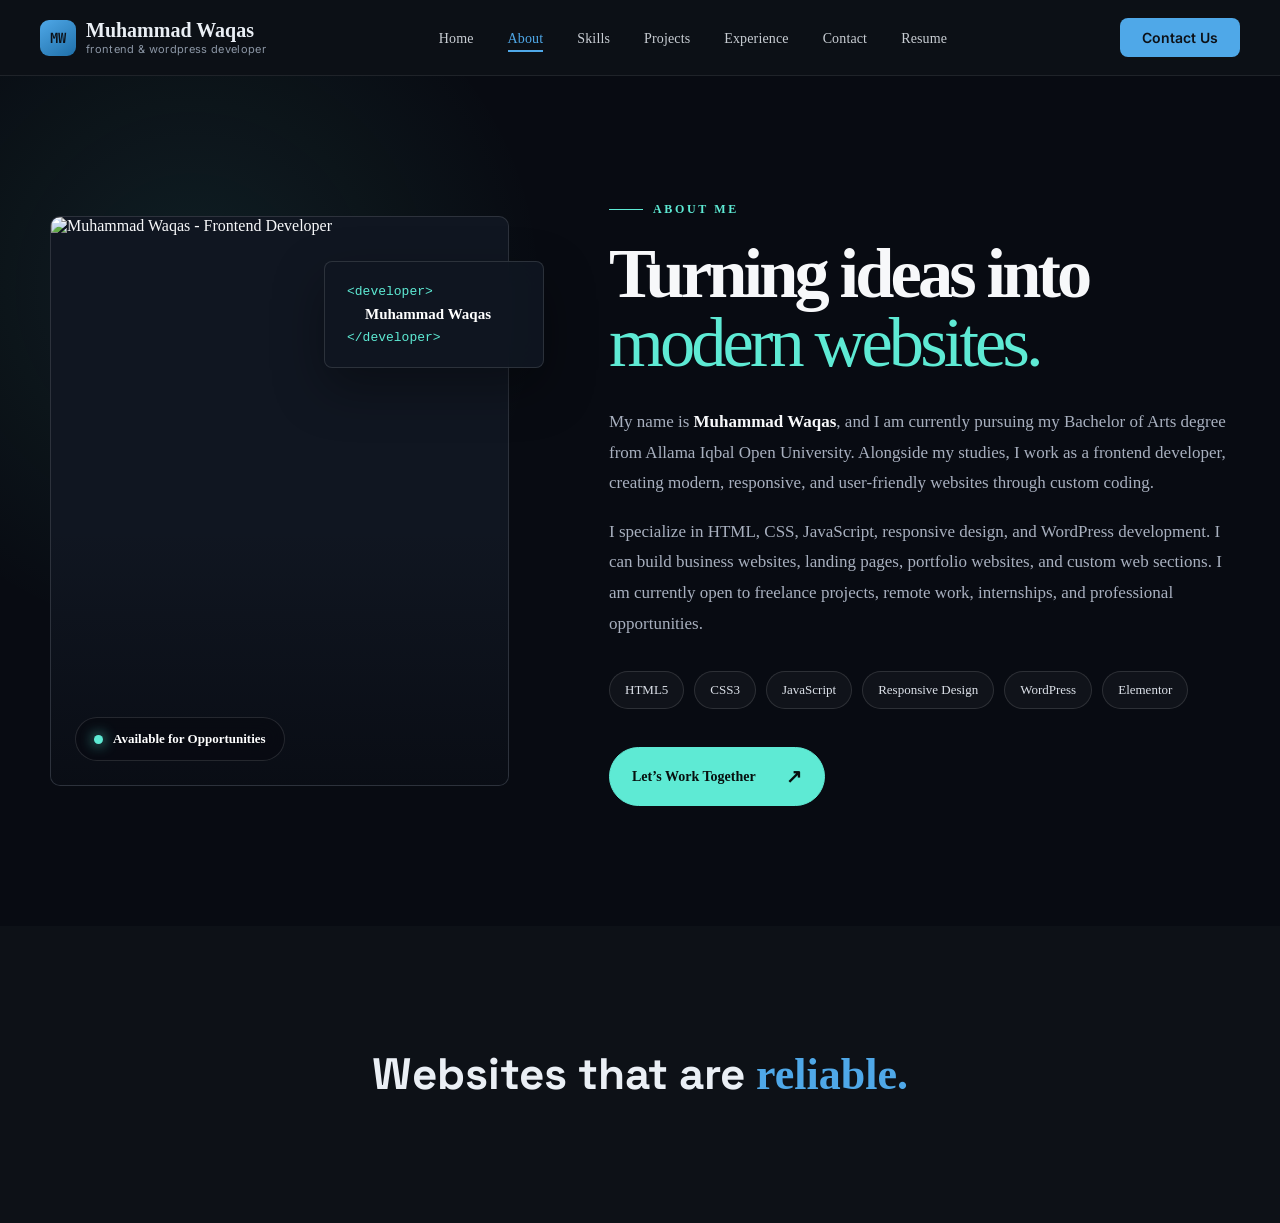
==== about.html @ 47f71c6a "Add files via upload" ====
<!DOCTYPE html>
<html lang="en">
<head>
<meta charset="UTF-8">
<meta name="viewport" content="width=device-width, initial-scale=1.0">
<title>About — Muhammad Waqas</title>
<link rel="preconnect" href="https://fonts.googleapis.com">
<link rel="stylesheet" href="style.css">
<link href="https://fonts.googleapis.com/css2?family=Space+Grotesk:wght@500;700&family=Inter:wght@400;500;600&family=JetBrains+Mono:wght@400;500&display=swap" rel="stylesheet">
<style type="text/css">
  header{
    border-bottom:1px solid var(--line);
    background:rgba(13,17,23,0.85);
    backdrop-filter:blur(8px);
    position:sticky;
    top:0;
    z-index:50;
  }
  nav{
    display:flex;
    align-items:center;
    justify-content:space-between;
    padding:18px 0;
  }
  .logo{
    display:flex;
    align-items:center;
    gap:10px;
    font-family:'Space Grotesk',sans-serif;
    font-weight:700;
    font-size:20px;
  }
  .logo .mark{
    width:36px;height:36px;
    border-radius:9px;
    background:linear-gradient(145deg,var(--amber),#1f6fa8);
    display:flex;align-items:center;justify-content:center;
    color:#0D1117;
    font-family:'JetBrains Mono',monospace;
    font-size:14px;
    font-weight:700;
  }
  .logo small{
    display:block;
    font-family:'Inter',sans-serif;
    font-weight:400;
    font-size:11px;
    color:var(--text-dim);
    letter-spacing:.03em;
  }
  .navlinks{
    display:flex;
    gap:34px;
    list-style:none;
  }
  .navlinks a{
    color:var(--text);
    text-decoration:none;
    font-size:14px;
    font-weight:500;
    letter-spacing:.01em;
    opacity:.85;
    transition:opacity .2s;
  }
  .navlinks a:hover{opacity:1;color:var(--amber);}
  .navcta{
    background:var(--amber);
    color:#0D1117;
    border:none;
    padding:11px 22px;
    border-radius:8px;
    font-weight:600;
    font-size:14px;
    cursor:pointer;
    font-family:'Inter',sans-serif;
    transition:transform .15s ease, background .2s;
  }
  .navcta:hover{background:#7EC8F2;transform:translateY(-1px);}
  @media(max-width:900px){ .navlinks{display:none;} }
</style>
</head>
<body>

<header>
  <div class="wrap">
    <nav>
      <div class="logo">
        <div class="mark">MW</div>
        <div>
          Muhammad Waqas
          <small>frontend &amp; wordpress developer</small>
        </div>
      </div>
      <ul class="navlinks">
        <li><a href="index.html">Home</a></li>
        <li><a href="about.html">About</a></li>
        <li><a href="skills.html">Skills</a></li>
        <li><a href="projects.html">Projects</a></li>
        <li><a href="experience.html">Experience</a></li>
        <li><a href="contact.html">Contact</a></li>
        <li><a href="resume.html">Resume</a></li>

      </ul>
          <a href="file:///C:/Users/desig/Desktop/Waqas%20Developer/contact.html"><button class="navcta">Contact Us</button></a>

    </nav>
  </div>
</header>



<section class="mw-about-section" id="about">
  <div class="mw-about-container">

    <!-- Left Side -->
    <div class="mw-about-visual">
      <div class="mw-image-frame">
        <!-- Yahan apni image ka path add karein -->
        <img 
          src="Assets/homepage.png" 
          alt="Muhammad Waqas - Frontend Developer"
        >

        <div class="mw-experience-card">
          <span class="mw-status-dot"></span>
          Available for Opportunities
        </div>
      </div>

      <div class="mw-code-decoration">
        <span>&lt;developer&gt;</span>
        <strong>Muhammad Waqas</strong>
        <span>&lt;/developer&gt;</span>
      </div>
    </div>

    <!-- Right Side -->
    <div class="mw-about-content">
      <span class="mw-section-label">ABOUT ME</span>

      <h2>
        Turning ideas into
        <span>modern websites.</span>
      </h2>

      <p>
        My name is <strong>Muhammad Waqas</strong>, and I am currently
        pursuing my Bachelor of Arts degree from Allama Iqbal Open University.
        Alongside my studies, I work as a frontend developer, creating modern,
        responsive, and user-friendly websites through custom coding.
      </p>

      <p>
        I specialize in HTML, CSS, JavaScript, responsive design, and WordPress
        development. I can build business websites, landing pages, portfolio
        websites, and custom web sections. I am currently open to freelance
        projects, remote work, internships, and professional opportunities.
      </p>

      <div class="mw-skill-list">
        <span>HTML5</span>
        <span>CSS3</span>
        <span>JavaScript</span>
        <span>Responsive Design</span>
        <span>WordPress</span>
        <span>Elementor</span>
      </div>

      <a href="#contact" class="mw-about-button">
        Let’s Work Together
        <span aria-hidden="true">↗</span>
      </a>
    </div>

  </div>
</section>



<section class="about-slider">
  <div class="wrap">
    <h2 class="slider-heading">
      Websites that are
      <span class="slider-word-wrap">
        <span id="slider-word" class="slider-word">fast.</span>
      </span>
    </h2>
  </div>
</section>
<script src="script.js"></script>
<script src="about.js"></script>
</body>
</html>
---- style.css ----
:root{
    --bg:#0D1117;
    --bg-soft:#141b26;
    --panel:#161d29;
    --line:rgba(255,255,255,0.08);
    --text:#EAEFF5;
    --text-dim:#8B96A5;
    --amber:#4FA8E8;
    --amber-dim:#0D1117;
    --teal:#8FCBF2;
    --pink:#e0577c;
  }
  *{margin:0;padding:0;
        font-family:'Playfair Display',serif;
  }
  body{

    background:var(--bg);
    color:var(--text);
    /* font-family:'Inter',sans-serif; */
    overflow-x:hidden;
  }
  .wrap{
    max-width:1300px;
    margin:0 auto;
    padding:0 40px;
  }

  /* NAV */
  header{
    border-bottom:1px solid var(--line);
    background:rgba(13,17,23,0.85);
    backdrop-filter:blur(8px);
    position:sticky;
    top:0;
    z-index:50;
  }
  nav{
    display:flex;
    align-items:center;
    justify-content:space-between;
    padding:18px 0;
  }
  .logo{
    display:flex;
    align-items:center;
    gap:10px;
    font-family:'Space Grotesk',sans-serif;
    font-weight:700;
    font-size:20px;
  }
  .logo .mark{
    width:36px;height:36px;
    border-radius:9px;
    background:linear-gradient(145deg,var(--amber),#1f6fa8);
    display:flex;align-items:center;justify-content:center;
    color:#0D1117;
    font-family:'JetBrains Mono',monospace;
    font-size:14px;
    font-weight:700;
  }
  .logo small{
    display:block;
    font-family:'Inter',sans-serif;
    font-weight:400;
    font-size:11px;
    color:var(--text-dim);
    letter-spacing:.03em;
  }
  .navlinks{
    display:flex;
    gap:34px;
    list-style:none;
  }
  .navlinks a{
    color:var(--text);
    text-decoration:none;
    font-size:14px;
    font-weight:500;
    letter-spacing:.01em;
    opacity:.85;
    transition:opacity .2s;
  }
  .navlinks a:hover{opacity:1;color:var(--amber);}
  .navcta{
    background:var(--amber);
    color:#0D1117;
    border:none;
    padding:11px 22px;
    border-radius:8px;
    font-weight:600;
    font-size:14px;
    cursor:pointer;
    font-family:'Inter',sans-serif;
    transition:transform .15s ease, background .2s;
  }
  .navcta:hover{background:#7EC8F2;transform:translateY(-1px);}
  @media(max-width:900px){ .navlinks{display:none;} }
 .navlinks a.active {
  color: var(--amber);
  opacity: 1;
  border-bottom: 2px solid var(--amber);
  padding-bottom: 4px;
}
/* =========================================
   HERO
========================================= */

.hero {
    position: relative;
    width: 100%;
    min-height: 700px;

    padding: 90px 0 110px;

    overflow: hidden;

    background: #0D1117;
}


/* =========================================
   BACKGROUND VIDEO
========================================= */

.hero-bg-video {
    position: absolute;

    top: 0;
    left: 0;

    width: 100%;
    height: 100%;

    object-fit: cover;
    object-position: center;

    z-index: 0;

    pointer-events: none;
}


/* =========================================
   VIDEO DARK OVERLAY
========================================= */

.hero-overlay {
    position: absolute;

    top: 0;
    left: 0;
    width: 100%;
    height: 100%;
    background: rgba(13, 17, 23, 0.45);
    z-index: 1;
    pointer-events: none;
}


/* =========================================
   HERO CONTENT
========================================= */

.hero .wrap {
    position: relative;

    z-index: 5;
}


.hero-grid {
    position: relative;

    display: grid;

    grid-template-columns: 1.05fr 0.95fr;

    gap: 60px;

    align-items: center;

    z-index: 5;
}


/* =========================================
   LEFT CONTENT
========================================= */

.hero-content {
    position: relative;
    z-index: 5;
}


/* =========================================
   EYEBROW
========================================= */

.eyebrow {
    display: inline-flex;
    align-items: center;
    gap: 8px;
    font-family: 'JetBrains Mono', monospace;
    font-size: 13px;
    color: var(--teal);
    background: rgba(143, 203, 242, 0.08);
    border: 1px solid rgba(143, 203, 242, 0.25);
    padding: 7px 14px;
    border-radius: 20px;
    margin-bottom: 26px;
}


.eyebrow .dot {
    width: 7px;
    height: 7px;
    border-radius: 50%;
    background: var(--teal);
    box-shadow:
        0 0 0 3px rgba(143, 203, 242, 0.2);
}


/* =========================================
   HEADING
========================================= */

.hero h1 {
     font-family: 'Playfair Display', serif;
    font-weight: 900;
    font-size: 66px;
    line-height: 1.08;
    letter-spacing: -0.01em;
    color: var(--text);
    margin: 0;
}


.hero h1 .tag {
    color: var(--amber);
 font-family: 'Playfair Display', serif;
    font-weight: 600;
    font-size: 0.42em;
    display: block;
    margin-top: 14px;
    /* font-family: 'Inter', sans-serif; */
}


/* =========================================
   DESCRIPTION
========================================= */

.lede {
    margin-top: 22px;

    font-size: 17px;

    line-height: 1.65;

    color: var(--text-dim);

    max-width: 480px;
}


/* =========================================
   TRUST
========================================= */

.trust {
    margin-top: 30px;

    display: flex;

    align-items: center;

    gap: 10px;

    font-size: 14px;

    color: var(--text-dim);
}


.stars {
    color: var(--amber);

    letter-spacing: 2px;

    font-size: 15px;
}


/* =========================================
   SKILLS
========================================= */

.stack {
    margin-top: 22px;

    display: flex;

    flex-wrap: wrap;

    gap: 10px;
}


.chip {
    display: flex;

    align-items: center;

    gap: 7px;

    font-family: 'JetBrains Mono', monospace;

    font-size: 12.5px;

    color: var(--text);

    background: rgba(13, 17, 23, 0.75);

    border: 1px solid var(--line);

    padding: 8px 13px;

    border-radius: 8px;

    backdrop-filter: blur(5px);
}


/* =========================================
   BUTTONS
========================================= */

.ctas {
    margin-top: 36px;

    display: flex;

    align-items: center;

    gap: 18px;
}


.btn-primary {
    background: var(--amber);

    color: #0D1117;

    border: none;

    padding: 16px 28px;

    border-radius: 10px;

    font-weight: 600;

    font-size: 15px;

    cursor: pointer;

    display: flex;

    align-items: center;

    gap: 10px;

    transition:
        transform 0.15s ease,
        box-shadow 0.2s;

    font-family: 'Inter', sans-serif;
}


.btn-primary:hover {
    transform: translateY(-2px);

    box-shadow:
        0 10px 24px rgba(79, 168, 232, 0.25);
}


.btn-primary .arrow-circle {
    width: 22px;
    height: 22px;

    border-radius: 50%;

    background: #0D1117;

    color: var(--amber);

    display: flex;

    align-items: center;

    justify-content: center;

    font-size: 12px;
}


.btn-secondary {
    color: var(--text);

    text-decoration: none;

    font-size: 15px;

    font-weight: 500;

    border-bottom: 1px solid var(--line);

    padding-bottom: 2px;
}


.btn-secondary:hover {
    border-color: var(--teal);

    color: var(--teal);
}


/* =========================================
   RIGHT IMAGE
========================================= */

.art {
    position: relative;

    display: flex;

    justify-content: center;

    z-index: 5;
}


.photo-frame {
    position: relative;
    width: 100%;
    max-width: 440px;
    /* aspect-ratio: 1 / 1.05; */
    border-radius: 18px;
    overflow: hidden;
    border: 2px solid var(--line);
    /* background: var(--panel); */
    box-shadow:
        0 30px 60px -20px rgba(0, 0, 0, 0.6);
}


.photo-frame img {
    width: 100%;

    height: 100%;

    object-fit: cover;

    object-position: center 15%;

    display: block;

    filter:
        grayscale(15%)
        contrast(1.03);
}


/* =========================================
   FLOATING CARD
========================================= */

.floating-card {
    position: absolute;

    left: -22px;

    bottom: 34px;

    display: flex;

    align-items: center;

    gap: 12px;

    background: rgba(13, 17, 23, 0.9);

    border: 1px solid var(--line);

    border-radius: 12px;

    padding: 14px 18px;

    box-shadow:
        0 20px 40px -16px rgba(0, 0, 0, 0.55);

    backdrop-filter: blur(10px);
}


.floating-icon {
    width: 34px;
    height: 34px;

    border-radius: 9px;

    background: var(--amber);

    color: var(--bg);

    display: flex;

    align-items: center;

    justify-content: center;

    font-weight: 700;

    font-size: 15px;

    flex-shrink: 0;
}


.floating-title {
    font-family: 'Space Grotesk', sans-serif;

    font-weight: 700;

    font-size: 15px;
}


.floating-sub {
    font-size: 12.5px;

    color: var(--text-dim);

    margin-top: 2px;
}


/* =========================================
   ORBIT BADGE
========================================= */

.orbit-badge {
    position: absolute;

    top: -26px;

    right: -6px;

    width: 110px;
    height: 110px;

    z-index: 10;
}


.orbit-badge svg {
    animation: spin 14s linear infinite;
}


@keyframes spin {
    to {
        transform: rotate(360deg);
    }
}


.orbit-center {
    position: absolute;

    inset: 0;

    display: flex;

    align-items: center;

    justify-content: center;

    font-family: 'Space Grotesk', sans-serif;

    font-size: 11px;

    font-weight: 700;

    color: var(--amber);

    text-align: center;
}


/* =========================================
   TABLET
========================================= */

@media (max-width: 980px) {

    .hero {
        min-height: auto;

        padding: 80px 0 90px;
    }

    .hero-grid {
        grid-template-columns: 1fr;

        gap: 70px;
    }

    .art {
        margin: 0 auto;
    }

    .floating-card {
        left: 12px;
    }

    .orbit-badge {
        display: none;
    }

}


/* =========================================
   MOBILE
========================================= */

@media (max-width: 600px) {

    .hero {
        padding: 65px 0 75px;
    }

    .hero h1 {
        font-size: 38px;
    }

    .lede {
        font-size: 15px;
    }

    .trust {
        flex-wrap: wrap;
    }

    .ctas {
        flex-direction: column;

        align-items: flex-start;
    }

    .photo-frame {
        max-width: 100%;
    }

    .floating-card {
        left: 10px;

        bottom: 20px;

        padding: 10px 13px;
    }

    .hero-bg-video {
        object-position: center;
    }

}

                                              /* skill section */
.skills-section {
  width: 100%;
  background: linear-gradient(160deg, var(--ink) 0%, var(--bg2) 100%);
  font-family: 'Inter', sans-serif;
  padding: 80px 24px;
}

.skills-head {
  max-width: 900px;
  margin: 0 auto 44px;
  text-align: center;
}

.skills-head .eyebrow {
  font-size: 12.5px;
  font-weight: 600;
  letter-spacing: 0.06em;
  text-transform: uppercase;
  color: var(--purple);
  margin-bottom: 12px;
}

.skills-head h2 {
  font-size: clamp(28px, 4vw, 40px);
  font-weight: 800;
  color: var(--paper);
  margin: 0 0 12px;
  letter-spacing: -0.01em;
}

.skills-head p {
  font-size: 15px;
  color: var(--text-dim);
  max-width: 520px;
  margin: 0 auto;
  line-height: 1.6;
}

.skills-grid {
  max-width: 1000px;
  margin: 0 auto;
  display: grid;
  grid-template-columns: repeat(5, 1fr);
  gap: 16px;
}

.skill-card {
  background: rgba(255, 255, 255, 0.03);
  border: 1px solid var(--line);
  border-radius: 16px;
  padding: 26px 16px;
  text-align: center;
  transition: transform 0.25s ease, border-color 0.25s ease, background 0.25s ease;
}

.skill-card:hover {
  transform: translateY(-5px);
  border-color: rgba(168, 117, 245, 0.4);
  background: rgba(255, 255, 255, 0.05);
}

.skill-card__icon {
  width: 46px;
  height: 46px;
  margin: 0 auto 14px;
  border-radius: 12px;
  display: flex;
  align-items: center;
  justify-content: center;
  background: var(--skill-color, var(--purple));
  color: #fff;
}

.skill-card__icon svg { width: 22px; height: 22px; }

.skill-card h3 {
  font-size: 14.5px;
  font-weight: 600;
  color: var(--paper);
  margin: 0;
}

@media (max-width: 720px) {
  .skills-grid { grid-template-columns: repeat(2, 1fr); }
}
/* WHY WORK WITH ME SECTION */
.why-section{
  padding:90px 0;
  border-top:1px solid var(--line);
}
.why-head{
  max-width:560px;
  margin:0 auto 56px;
  text-align:center;
}
.why-head .eyebrow{
  display:inline-flex;
  align-items:center;
  gap:8px;
  font-family:'JetBrains Mono',monospace;
  font-size:13px;
  color:var(--teal);
  background:rgba(143,203,242,0.08);
  border:1px solid rgba(143,203,242,0.25);
  padding:7px 14px;
  border-radius:20px;
  margin-bottom:20px;
}
.why-head .eyebrow .dot{
  width:7px;height:7px;border-radius:50%;
  background:var(--teal);
}
.why-head h2{
  font-family:'Space Grotesk',sans-serif;
  font-weight:700;
  font-size:34px;
  line-height:1.2;
  margin-bottom:14px;
}
.why-head p{
  color:var(--text-dim);
  font-size:15.5px;
  line-height:1.6;
}

.why-grid{
  display:grid;
  grid-template-columns:repeat(4,1fr);
  gap:20px;
}
@media(max-width:980px){
  .why-grid{grid-template-columns:repeat(2,1fr);}
}
@media(max-width:600px){
  .why-grid{grid-template-columns:1fr;}
}

.why-card{
  background:var(--panel);
  border:1px solid var(--line);
  border-radius:14px;
  padding:28px 24px;
  transition:transform .25s ease, border-color .25s ease;
}
.why-card:hover{
  transform:translateY(-6px);
  border-color:var(--amber);
}
.why-icon{
  width:44px;height:44px;
  border-radius:10px;
  background:rgba(79,168,232,0.12);
  color:var(--amber);
  display:flex;
  align-items:center;
  justify-content:center;
  margin-bottom:18px;
}
.why-icon svg{width:22px;height:22px;}
.why-card h3{
  font-family:'Space Grotesk',sans-serif;
  font-weight:700;
  font-size:17px;
  margin-bottom:8px;
}
.why-card p{
  color:var(--text-dim);
  font-size:14px;
  line-height:1.6;
}

/* scroll-reveal animation */
.reveal{
  opacity:0;
  transform:translateY(28px);
  transition:opacity .6s ease, transform .6s ease;
}
.reveal.is-visible{
  opacity:1;
  transform:translateY(0);
}
.why-grid .reveal:nth-child(1){transition-delay:0s;}
.why-grid .reveal:nth-child(2){transition-delay:.12s;}
.why-grid .reveal:nth-child(3){transition-delay:.24s;}
.why-grid .reveal:nth-child(4){transition-delay:.36s;}

@media (prefers-reduced-motion: reduce){
  .reveal{opacity:1; transform:none; transition:none;}
}
/* -------------------------------------------------------------about css-------------------------------------  */
/* ==============================
   MUHAMMAD WAQAS - ABOUT SECTION
================================= */

.mw-about-section {
  --mw-bg: #080b12;
  --mw-card: #101621;
  --mw-text: #f7f8fa;
  --mw-muted: #a8b0bf;
  --mw-accent: #5eead4;
  --mw-border: rgba(255, 255, 255, 0.12);

  position: relative;
  width: 100%;
  padding: 120px 0;
  background:
    radial-gradient(
      circle at 15% 25%,
      rgba(94, 234, 212, 0.09),
      transparent 28%
    ),
    var(--mw-bg);
  color: var(--mw-text);
  overflow: hidden;
  font-family: Arial, Helvetica, sans-serif;
}

.mw-about-section *,
.mw-about-section *::before,
.mw-about-section *::after {
  box-sizing: border-box;
}

.mw-about-container {
  width: min(1180px, calc(100% - 48px));
  margin: 0 auto;
  display: grid;
  grid-template-columns: 0.85fr 1.15fr;
  align-items: center;
  gap: 100px;
}

/* Left Image Area */

.mw-about-visual {
  position: relative;
  min-width: 0;
}

.mw-image-frame {
  position: relative;
  width: 100%;
  height: 570px;
  overflow: hidden;
  border: 1px solid var(--mw-border);
  border-radius: 10px;
  background: var(--mw-card);
}

.mw-image-frame::before {
  content: "";
  position: absolute;
  inset: 0;
  z-index: 1;
  background: linear-gradient(
    180deg,
    transparent 55%,
    rgba(8, 11, 18, 0.8)
  );
  pointer-events: none;
}

.mw-image-frame img {
  width: 100%;
  height: 100%;
  display: block;
  object-fit: cover;
  object-position: center;
  filter: grayscale(15%);
  transition: transform 0.6s ease, filter 0.6s ease;
}

.mw-image-frame:hover img {
  transform: scale(1.04);
  filter: grayscale(0);
}

.mw-experience-card {
  position: absolute;
  z-index: 2;
  left: 24px;
  bottom: 24px;
  display: flex;
  align-items: center;
  gap: 10px;
  padding: 13px 18px;
  border: 1px solid var(--mw-border);
  border-radius: 100px;
  background: rgba(8, 11, 18, 0.8);
  color: #ffffff;
  font-size: 13px;
  font-weight: 600;
  backdrop-filter: blur(12px);
}

.mw-status-dot {
  width: 9px;
  height: 9px;
  border-radius: 50%;
  background: var(--mw-accent);
  box-shadow: 0 0 14px var(--mw-accent);
  animation: mwPulse 1.5s infinite;
}

.mw-code-decoration {
  position: absolute;
  z-index: 3;
  right: -35px;
  top: 45px;
  display: flex;
  flex-direction: column;
  gap: 7px;
  min-width: 220px;
  padding: 22px;
  border: 1px solid var(--mw-border);
  border-radius: 8px;
  background: rgba(16, 22, 33, 0.92);
  box-shadow: 0 20px 50px rgba(0, 0, 0, 0.35);
  backdrop-filter: blur(14px);
}

.mw-code-decoration span {
  color: var(--mw-accent);
  font-family: monospace;
  font-size: 13px;
}

.mw-code-decoration strong {
  padding-left: 18px;
  color: #ffffff;
  font-size: 15px;
}

/* Right Content */

.mw-about-content {
  min-width: 0;
}

.mw-section-label {
  display: inline-flex;
  align-items: center;
  gap: 10px;
  margin-bottom: 22px;
  color: var(--mw-accent);
  font-size: 12px;
  font-weight: 700;
  letter-spacing: 0.22em;
}

.mw-section-label::before {
  content: "";
  width: 34px;
  height: 1px;
  background: var(--mw-accent);
}

.mw-about-content h2 {
  max-width: 720px;
  margin: 0 0 30px;
  color: var(--mw-text);
  font-size: clamp(48px, 5.5vw, 78px);
  font-weight: 700;
  line-height: 0.98;
  letter-spacing: -0.055em;
}

.mw-about-content h2 span {
  display: block;
  color: var(--mw-accent);
  font-weight: 400;
}

.mw-about-content p {
  max-width: 700px;
  margin: 0 0 18px;
  color: var(--mw-muted);
  font-size: 17px;
  line-height: 1.8;
}

.mw-about-content p strong {
  color: var(--mw-text);
}

.mw-skill-list {
  display: flex;
  flex-wrap: wrap;
  gap: 10px;
  margin: 32px 0 38px;
}

.mw-skill-list span {
  padding: 10px 15px;
  border: 1px solid var(--mw-border);
  border-radius: 100px;
  background: rgba(255, 255, 255, 0.035);
  color: #dce1e9;
  font-size: 13px;
  transition: 0.3s ease;
}

.mw-skill-list span:hover {
  border-color: var(--mw-accent);
  background: rgba(94, 234, 212, 0.1);
  color: var(--mw-accent);
  transform: translateY(-3px);
}

.mw-about-button {
  display: inline-flex;
  align-items: center;
  justify-content: center;
  gap: 30px;
  padding: 17px 22px;
  border: 1px solid var(--mw-accent);
  border-radius: 100px;
  background: var(--mw-accent);
  color: #07100f;
  font-size: 14px;
  font-weight: 700;
  text-decoration: none;
  transition: 0.3s ease;
}

.mw-about-button span {
  font-size: 19px;
  transition: transform 0.3s ease;
}

.mw-about-button:hover {
  background: transparent;
  color: var(--mw-accent);
}

.mw-about-button:hover span {
  transform: translate(3px, -3px);
}

@keyframes mwPulse {
  50% {
    opacity: 0.4;
    transform: scale(0.75);
  }
}

/* Tablet */

@media (max-width: 900px) {
  .mw-about-section {
    padding: 90px 0;
  }

  .mw-about-container {
    width: 100%;
    grid-template-columns: 1fr;
    gap: 70px;
    padding: 0 30px;
  }

  .mw-about-visual {
    width: min(100%, 600px);
    margin: 0 auto;
  }

  .mw-image-frame {
    height: 620px;
  }

  .mw-code-decoration {
    right: -15px;
  }
}

/* Mobile */

@media (max-width: 560px) {
  .mw-about-section {
    padding: 75px 0;
  }

  .mw-about-container {
    padding: 0 20px;
    gap: 50px;
  }

  .mw-image-frame {
    height: 450px;
  }

  .mw-code-decoration {
    position: relative;
    top: auto;
    right: auto;
    width: calc(100% - 24px);
    min-width: 0;
    margin: -28px auto 0;
  }

  .mw-experience-card {
    left: 14px;
    bottom: 14px;
    padding: 11px 14px;
    font-size: 11px;
  }

  .mw-about-content h2 {
    font-size: clamp(40px, 12vw, 52px);
    line-height: 1;
    letter-spacing: -0.045em;
  }

  .mw-about-content p {
    font-size: 15px;
    line-height: 1.75;
  }

  .mw-skill-list {
    margin: 28px 0 34px;
  }

  .mw-about-button {
    width: 100%;
  }
}

/* Small Mobile */

@media (max-width: 380px) {
  .mw-about-container {
    padding: 0 16px;
  }

  .mw-image-frame {
    height: 400px;
  }

  .mw-about-content h2 {
    font-size: 37px;
  }
}

/* Reduced Motion */

@media (prefers-reduced-motion: reduce) {
  .mw-about-section *,
  .mw-about-section *::before,
  .mw-about-section *::after {
    animation: none !important;
    transition: none !important;
  }
}/* ============ WORD SLIDER SECTION ============ */
.about-slider{
  padding:120px 0;
  text-align:center;
}
.slider-heading{
  font-family:'Space Grotesk',sans-serif;
  font-weight:700;
  font-size:44px;
  line-height:1.3;
}
.slider-word-wrap{
  display:inline-block;
  overflow:hidden;
  vertical-align:bottom;
}
.slider-word{
  display:inline-block;
  color:var(--amber);
  transition:opacity .4s ease, transform .4s ease;
}
.slider-word.fade-out{
  opacity:0;
  transform:translateY(12px);
}
@media(max-width:600px){
  .slider-heading{font-size:30px;}
}

@media (prefers-reduced-motion: reduce){
  .stat-card{transition:none;}
  .slider-word{transition:none;}
}
   /*------------------------------------------------------------------------------------- contact  */
 *
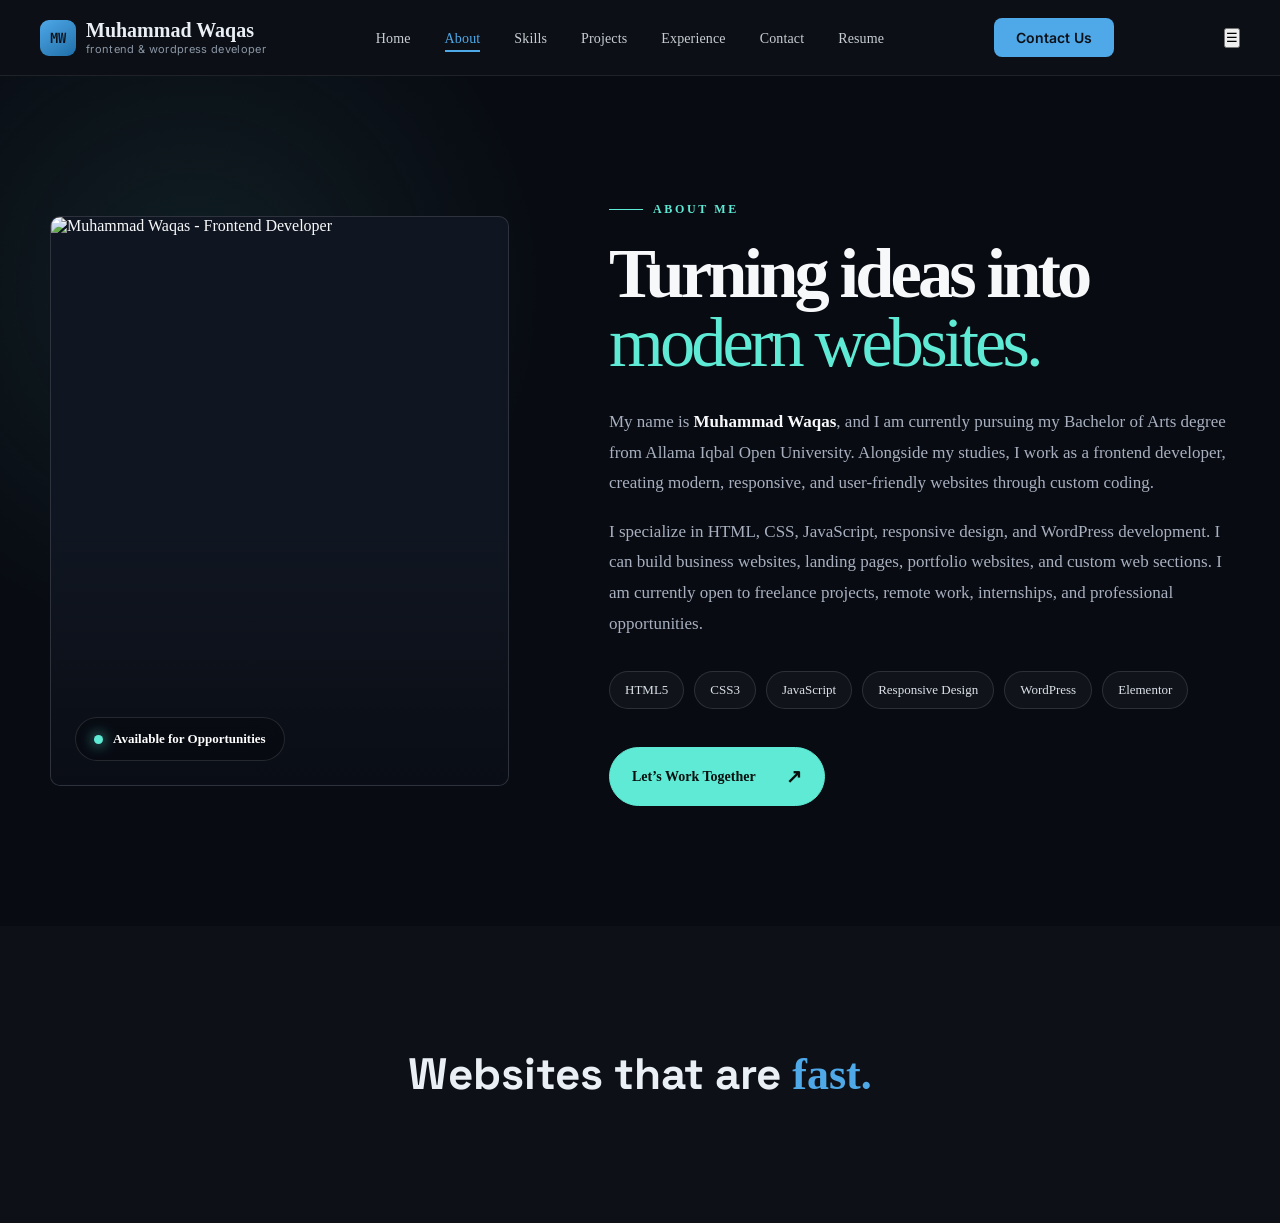
==== commit 07aaf89b: "Revamp About page layout and styling Updated the About page with new styles and content." ====
--- a/about.html
+++ b/about.html
@@ -3,94 +3,421 @@
 <head>
 <meta charset="UTF-8">
 <meta name="viewport" content="width=device-width, initial-scale=1.0">
-<title>About — Muhammad Waqas</title>
+<title>About </title>
 <link rel="preconnect" href="https://fonts.googleapis.com">
 <link rel="stylesheet" href="style.css">
 <link href="https://fonts.googleapis.com/css2?family=Space+Grotesk:wght@500;700&family=Inter:wght@400;500;600&family=JetBrains+Mono:wght@400;500&display=swap" rel="stylesheet">
 <style type="text/css">
-  header{
-    border-bottom:1px solid var(--line);
-    background:rgba(13,17,23,0.85);
-    backdrop-filter:blur(8px);
-    position:sticky;
-    top:0;
-    z-index:50;
-  }
-  nav{
-    display:flex;
-    align-items:center;
-    justify-content:space-between;
-    padding:18px 0;
-  }
-  .logo{
-    display:flex;
-    align-items:center;
-    gap:10px;
-    font-family:'Space Grotesk',sans-serif;
-    font-weight:700;
-    font-size:20px;
-  }
-  .logo .mark{
-    width:36px;height:36px;
-    border-radius:9px;
-    background:linear-gradient(145deg,var(--amber),#1f6fa8);
-    display:flex;align-items:center;justify-content:center;
-    color:#0D1117;
-    font-family:'JetBrains Mono',monospace;
-    font-size:14px;
-    font-weight:700;
-  }
-  .logo small{
-    display:block;
-    font-family:'Inter',sans-serif;
-    font-weight:400;
-    font-size:11px;
-    color:var(--text-dim);
-    letter-spacing:.03em;
-  }
-  .navlinks{
-    display:flex;
-    gap:34px;
-    list-style:none;
-  }
-  .navlinks a{
-    color:var(--text);
-    text-decoration:none;
-    font-size:14px;
-    font-weight:500;
-    letter-spacing:.01em;
-    opacity:.85;
-    transition:opacity .2s;
-  }
-  .navlinks a:hover{opacity:1;color:var(--amber);}
-  .navcta{
-    background:var(--amber);
-    color:#0D1117;
-    border:none;
-    padding:11px 22px;
-    border-radius:8px;
-    font-weight:600;
-    font-size:14px;
-    cursor:pointer;
-    font-family:'Inter',sans-serif;
-    transition:transform .15s ease, background .2s;
-  }
-  .navcta:hover{background:#7EC8F2;transform:translateY(-1px);}
-  @media(max-width:900px){ .navlinks{display:none;} }
+ 
+.mw-about-section {
+  --mw-bg: #080b12;
+  --mw-card: #101621;
+  --mw-text: #f7f8fa;
+  --mw-muted: #a8b0bf;
+  --mw-accent: #5eead4;
+  --mw-border: rgba(255, 255, 255, 0.12);
+
+  position: relative;
+  width: 100%;
+  padding: 120px 0;
+  background:
+    radial-gradient(
+      circle at 15% 25%,
+      rgba(94, 234, 212, 0.09),
+      transparent 28%
+    ),
+    var(--mw-bg);
+  color: var(--mw-text);
+  overflow: hidden;
+  font-family: Arial, Helvetica, sans-serif;
+}
+
+.mw-about-section *,
+.mw-about-section *::before,
+.mw-about-section *::after {
+  box-sizing: border-box;
+}
+
+.mw-about-container {
+  width: min(1180px, calc(100% - 48px));
+  margin: 0 auto;
+  display: grid;
+  grid-template-columns: 0.85fr 1.15fr;
+  align-items: center;
+  gap: 100px;
+}
+
+/* Left Image Area */
+
+.mw-about-visual {
+  position: relative;
+  min-width: 0;
+}
+
+.mw-image-frame {
+  position: relative;
+  width: 100%;
+  height: 570px;
+  overflow: hidden;
+  border: 1px solid var(--mw-border);
+  border-radius: 10px;
+  background: var(--mw-card);
+}
+
+.mw-image-frame::before {
+  content: "";
+  position: absolute;
+  inset: 0;
+  z-index: 1;
+  background: linear-gradient(
+    180deg,
+    transparent 55%,
+    rgba(8, 11, 18, 0.8)
+  );
+  pointer-events: none;
+}
+
+.mw-image-frame img {
+  width: 100%;
+  height: 100%;
+  display: block;
+  object-fit: cover;
+  object-position: center;
+  filter: grayscale(15%);
+  transition: transform 0.6s ease, filter 0.6s ease;
+}
+
+.mw-image-frame:hover img {
+  transform: scale(1.04);
+  filter: grayscale(0);
+}
+
+.mw-experience-card {
+  position: absolute;
+  z-index: 2;
+  left: 24px;
+  bottom: 24px;
+  display: flex;
+  align-items: center;
+  gap: 10px;
+  padding: 13px 18px;
+  border: 1px solid var(--mw-border);
+  border-radius: 100px;
+  background: rgba(8, 11, 18, 0.8);
+  color: #ffffff;
+  font-size: 13px;
+  font-weight: 600;
+  backdrop-filter: blur(12px);
+}
+
+.mw-status-dot {
+  width: 9px;
+  height: 9px;
+  border-radius: 50%;
+  background: var(--mw-accent);
+  box-shadow: 0 0 14px var(--mw-accent);
+  animation: mwPulse 1.5s infinite;
+}
+
+.mw-code-decoration {
+  position: absolute;
+  z-index: 3;
+  right: -35px;
+  top: 45px;
+  display: flex;
+  flex-direction: column;
+  gap: 7px;
+  min-width: 220px;
+  padding: 22px;
+  border: 1px solid var(--mw-border);
+  border-radius: 8px;
+  background: rgba(16, 22, 33, 0.92);
+  box-shadow: 0 20px 50px rgba(0, 0, 0, 0.35);
+  backdrop-filter: blur(14px);
+}
+
+.mw-code-decoration span {
+  color: var(--mw-accent);
+  font-family: monospace;
+  font-size: 13px;
+}
+
+.mw-code-decoration strong {
+  padding-left: 18px;
+  color: #ffffff;
+  font-size: 15px;
+}
+
+/* Right Content */
+
+.mw-about-content {
+  min-width: 0;
+}
+
+.mw-section-label {
+  display: inline-flex;
+  align-items: center;
+  gap: 10px;
+  margin-bottom: 22px;
+  color: var(--mw-accent);
+  font-size: 12px;
+  font-weight: 700;
+  letter-spacing: 0.22em;
+}
+
+.mw-section-label::before {
+  content: "";
+  width: 34px;
+  height: 1px;
+  background: var(--mw-accent);
+}
+
+.mw-about-content h2 {
+  max-width: 720px;
+  margin: 0 0 30px;
+  color: var(--mw-text);
+  font-size: clamp(48px, 5.5vw, 78px);
+  font-weight: 700;
+  line-height: 0.98;
+  letter-spacing: -0.055em;
+}
+
+.mw-about-content h2 span {
+  display: block;
+  color: var(--mw-accent);
+  font-weight: 400;
+}
+
+.mw-about-content p {
+  max-width: 700px;
+  margin: 0 0 18px;
+  color: var(--mw-muted);
+  font-size: 17px;
+  line-height: 1.8;
+}
+
+.mw-about-content p strong {
+  color: var(--mw-text);
+}
+
+.mw-skill-list {
+  display: flex;
+  flex-wrap: wrap;
+  gap: 10px;
+  margin: 32px 0 38px;
+}
+
+.mw-skill-list span {
+  padding: 10px 15px;
+  border: 1px solid var(--mw-border);
+  border-radius: 100px;
+  background: rgba(255, 255, 255, 0.035);
+  color: #dce1e9;
+  font-size: 13px;
+  transition: 0.3s ease;
+}
+
+.mw-skill-list span:hover {
+  border-color: var(--mw-accent);
+  background: rgba(94, 234, 212, 0.1);
+  color: var(--mw-accent);
+  transform: translateY(-3px);
+}
+
+.mw-about-button {
+  display: inline-flex;
+  align-items: center;
+  justify-content: center;
+  gap: 30px;
+  padding: 17px 22px;
+  border: 1px solid var(--mw-accent);
+  border-radius: 100px;
+  background: var(--mw-accent);
+  color: #07100f;
+  font-size: 14px;
+  font-weight: 700;
+  text-decoration: none;
+  transition: 0.3s ease;
+}
+
+.mw-about-button span {
+  font-size: 19px;
+  transition: transform 0.3s ease;
+}
+
+.mw-about-button:hover {
+  background: transparent;
+  color: var(--mw-accent);
+}
+
+.mw-about-button:hover span {
+  transform: translate(3px, -3px);
+}
+
+@keyframes mwPulse {
+  50% {
+    opacity: 0.4;
+    transform: scale(0.75);
+  }
+}
+
+/* Tablet */
+
+@media (max-width: 900px) {
+  .mw-about-section {
+    padding: 90px 0;
+  }
+
+  .mw-about-container {
+    width: 100%;
+    grid-template-columns: 1fr;
+    gap: 70px;
+    padding: 0 30px;
+  }
+
+  .mw-about-visual {
+    width: min(100%, 600px);
+    margin: 0 auto;
+  }
+
+  .mw-image-frame {
+    height: 620px;
+  }
+
+  .mw-code-decoration {
+    right: -15px;
+  }
+}
+
+/* Mobile */
+
+@media (max-width: 560px) {
+  .mw-about-section {
+    padding: 75px 0;
+  }
+
+  .mw-about-container {
+    padding: 0 20px;
+    gap: 50px;
+  }
+
+  .mw-image-frame {
+    height: 450px;
+  }
+
+  .mw-code-decoration {
+    position: relative;
+    top: auto;
+    right: auto;
+    width: calc(100% - 24px);
+    min-width: 0;
+    margin: -28px auto 0;
+  }
+
+  .mw-experience-card {
+    left: 14px;
+    bottom: 14px;
+    padding: 11px 14px;
+    font-size: 11px;
+  }
+
+  .mw-about-content h2 {
+    font-size: clamp(40px, 12vw, 52px);
+    line-height: 1;
+    letter-spacing: -0.045em;
+  }
+
+  .mw-about-content p {
+    font-size: 15px;
+    line-height: 1.75;
+  }
+
+  .mw-skill-list {
+    margin: 28px 0 34px;
+  }
+
+  .mw-about-button {
+    width: 100%;
+  }
+}
+
+/* Small Mobile */
+
+@media (max-width: 380px) {
+  .mw-about-container {
+    padding: 0 16px;
+  }
+
+  .mw-image-frame {
+    height: 400px;
+  }
+
+  .mw-about-content h2 {
+    font-size: 37px;
+  }
+}
+
+/* Reduced Motion */
+
+@media (prefers-reduced-motion: reduce) {
+  .mw-about-section *,
+  .mw-about-section *::before,
+  .mw-about-section *::after {
+    animation: none !important;
+    transition: none !important;
+  }
+}/* ============ WORD SLIDER SECTION ============ */
+.about-slider{
+  padding:120px 0;
+  text-align:center;
+}
+.slider-heading{
+  font-family:'Space Grotesk',sans-serif;
+  font-weight:700;
+  font-size:44px;
+  line-height:1.3;
+}
+.slider-word-wrap{
+  display:inline-block;
+  overflow:hidden;
+  vertical-align:bottom;
+}
+.slider-word{
+  display:inline-block;
+  color:var(--amber);
+  transition:opacity .4s ease, transform .4s ease;
+}
+.slider-word.fade-out{
+  opacity:0;
+  transform:translateY(12px);
+}
+@media(max-width:600px){
+  .slider-heading{font-size:30px;}
+}
+
+@media (prefers-reduced-motion: reduce){
+  .stat-card{transition:none;}
+  .slider-word{transition:none;}
+}
+   /*------------------------------------------------------------------------------------- contact  */
+ *
 </style>
 </head>
 <body>
 
+
 <header>
   <div class="wrap">
     <nav>
+      
       <div class="logo">
         <div class="mark">MW</div>
-        <div>
+        <div class="logo-text">
           Muhammad Waqas
           <small>frontend &amp; wordpress developer</small>
         </div>
       </div>
+
       <ul class="navlinks">
         <li><a href="index.html">Home</a></li>
         <li><a href="about.html">About</a></li>
@@ -99,9 +426,14 @@
         <li><a href="experience.html">Experience</a></li>
         <li><a href="contact.html">Contact</a></li>
         <li><a href="resume.html">Resume</a></li>
-
       </ul>
-          <a href="file:///C:/Users/desig/Desktop/Waqas%20Developer/contact.html"><button class="navcta">Contact Us</button></a>
+
+      <a href="contact.html" class="desktop-contact">
+        <button class="navcta">Contact Us</button>
+      </a>
+
+      <!-- Mobile menu button -->
+      <button class="menu-toggle" onclick="toggleMenu()">☰</button>
 
     </nav>
   </div>
@@ -127,11 +459,11 @@
         </div>
       </div>
 
-      <div class="mw-code-decoration">
+      <!-- <div class="mw-code-decoration">
         <span>&lt;developer&gt;</span>
         <strong>Muhammad Waqas</strong>
         <span>&lt;/developer&gt;</span>
-      </div>
+      </div> -->
     </div>
 
     <!-- Right Side -->
@@ -190,4 +522,4 @@
 <script src="script.js"></script>
 <script src="about.js"></script>
 </body>
-</html>+</html>
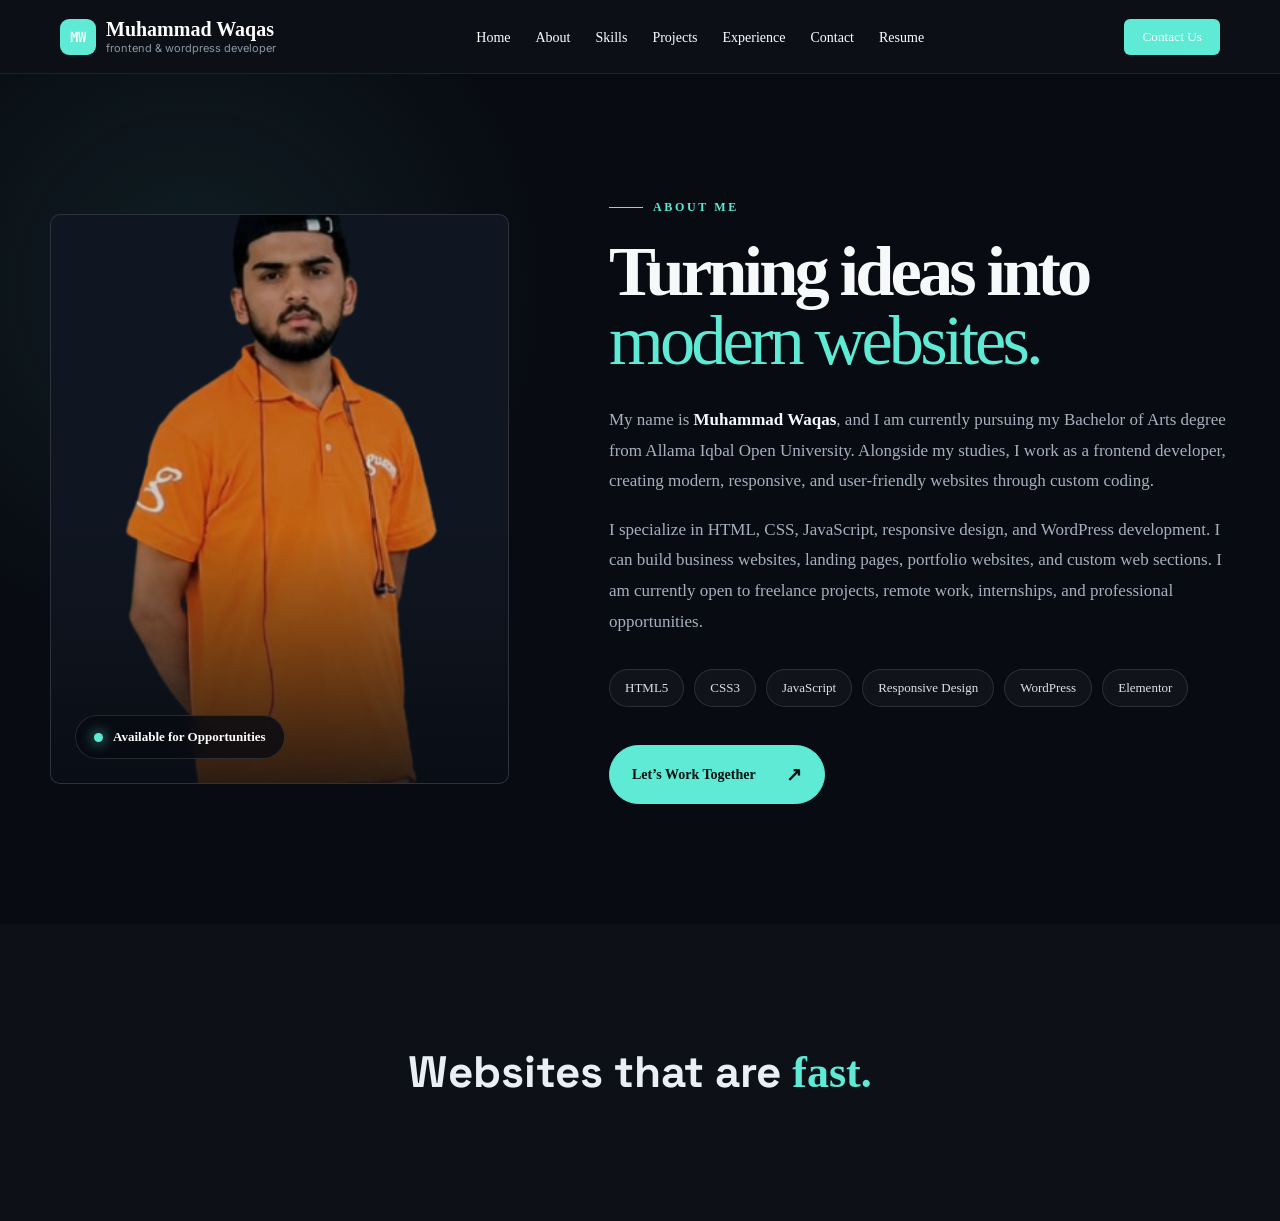
==== commit 5ff0a852: "Refactor about.html with new styles and layout The about.html file has been updated with new styles " ====
--- a/about.html
+++ b/about.html
@@ -368,6 +368,7 @@
   }
 }/* ============ WORD SLIDER SECTION ============ */
 .about-slider{
+  font-family: sans-serif;
   padding:120px 0;
   text-align:center;
 }
@@ -398,6 +399,47 @@
 @media (prefers-reduced-motion: reduce){
   .stat-card{transition:none;}
   .slider-word{transition:none;}
+}
+/* =============================
+   FORCE CENTER FIX (MOBILE)
+============================= */
+@media (max-width: 560px) {
+
+  .mw-about-container {
+    width: 100%;
+    max-width: 100%;
+    margin: 0 auto;
+    padding-left: 16px;
+    padding-right: 16px;
+    display: flex;
+    flex-direction: column;
+    align-items: center; /* 🔥 center everything */
+  }
+
+  .mw-about-visual,
+  .mw-about-content {
+    width: 100%;
+    max-width: 520px; /* clean centered width */
+    margin: 0 auto;
+  }
+
+  .mw-about-content {
+    text-align: center; /* content bhi center */
+  }
+
+  .mw-skill-list {
+    justify-content: center; /* skills center */
+  }
+
+  .mw-code-decoration {
+    margin-left: auto;
+    margin-right: auto;
+  }
+
+  .mw-about-button {
+    margin-left: auto;
+    margin-right: auto;
+  }
 }
    /*------------------------------------------------------------------------------------- contact  */
  *
--- a/style.css
+++ b/style.css
@@ -5,9 +5,9 @@
     --line:rgba(255,255,255,0.08);
     --text:#EAEFF5;
     --text-dim:#8B96A5;
-    --amber:#4FA8E8;
+    --amber:#5eead4;
     --amber-dim:#0D1117;
-    --teal:#8FCBF2;
+    --teal:#5eead4;
     --pink:#e0577c;
   }
   *{margin:0;padding:0;
@@ -25,83 +25,327 @@
     margin:0 auto;
     padding:0 40px;
   }
-
-  /* NAV */
-  header{
-    border-bottom:1px solid var(--line);
-    background:rgba(13,17,23,0.85);
-    backdrop-filter:blur(8px);
-    position:sticky;
-    top:0;
-    z-index:50;
-  }
-  nav{
+/* HEADER */
+header{
+  border-bottom:1px solid var(--line);
+  background:rgba(13,17,23,0.85);
+  backdrop-filter:blur(8px);
+  position:sticky;
+  top:0;
+  z-index:50;
+}
+
+nav{
+  display:flex;
+  align-items:center;
+  justify-content:space-between;
+  padding:18px 20px;
+}
+
+/* LOGO */
+.logo{
+  display:flex;
+  align-items:center;
+  gap:10px;
+  font-family:'Space Grotesk',sans-serif;
+  font-weight:700;
+  font-size:20px;
+  color:#fff;
+  white-space:nowrap;
+}
+
+.logo .mark{
+  width:36px;
+  height:36px;
+  flex-shrink:0;
+  border-radius:9px;
+  background:linear-gradient(145deg,var(--amber),#5eead4);
+  display:flex;
+  align-items:center;
+  justify-content:center;
+  color:#fff;
+  font-family:'JetBrains Mono',monospace;
+  font-size:14px;
+}
+
+.logo small{
+  display:block;
+  font-family:'Inter',sans-serif;
+  font-size:11px;
+  color:var(--text-dim);
+  font-weight:400;
+}
+
+/* NAV */
+.navlinks{
+  display:flex;
+  gap:25px;
+  list-style:none;
+  margin:0;
+  padding:0;
+}
+
+.navlinks a{
+  color:#fff;
+  text-decoration:none;
+  font-size:14px;
+}
+
+.navlinks a:hover{
+  color:var(--amber);
+}
+
+/* BUTTON */
+.navcta{
+  background:var(--amber);
+  color:#fff;
+  border:none;
+  padding:10px 18px;
+  border-radius:6px;
+  cursor:pointer;
+}
+
+.navcta:hover{
+  background:#5eead4;
+}
+
+/* HAMBURGER */
+.menu-toggle{
+  display:none;
+  background:transparent;
+  border:none;
+  color:#fff;
+  font-size:28px;
+  cursor:pointer;
+  padding:0;
+}
+
+
+/* =========================
+   MOBILE
+========================= */
+/* =========================================
+   MOBILE HEADER - COMPLETE
+========================================= */
+
+@media (max-width: 768px) {
+
+  /* Header */
+  header {
+    width: 100%;
+  }
+
+  /* Navigation */
+  header nav {
+    position: relative;
+    width: 100%;
+    height: 55px;
+    padding: 8px 10px;
+    display: flex;
+    align-items: center;
+    justify-content: center;
+    box-sizing: border-box;
+  }
+
+  /* =========================
+     LOGO
+  ========================= */
+
+  .logo {
+    position: absolute;
+    left: 8px;
+    top: 50%;
+    transform: translateY(-50%);
+
+    display: flex;
+    align-items: center;
+    gap: 7px;
+
+    margin: 0;
+    padding: 0;
+
+    white-space: nowrap;
+  }
+
+  /* MW box */
+  .logo .mark {
+    width: 36px;
+    height: 36px;
+    min-width: 36px;
+
+    border-radius: 8px;
+
+    display: flex;
+    align-items: center;
+    justify-content: center;
+  }
+
+  /* Muhammad Waqas */
+  .logo > div:last-child {
+    display: block;
+    font-size: 17px;
+    line-height: 1.1;
+  }
+
+  /* Subtitle */
+  .logo small {
+    display: none;
+  }
+
+  /* =========================
+     DESKTOP NAV HIDE
+  ========================= */
+
+  .navlinks {
+    display: none;
+  }
+
+  /* Contact Us hide */
+  .desktop-contact {
+    display: none;
+  }
+
+  .navcta {
+    display: none;
+  }
+
+  /* =========================
+     HAMBURGER
+  ========================= */
+
+  .menu-toggle {
+    display: block;
+
+    position: absolute;
+    right: 10px;
+    top: 50%;
+
+    transform: translateY(-50%);
+
+    width: 35px;
+    height: 35px;
+
+    padding: 0;
+    margin: 0;
+
+    background: transparent;
+    border: none;
+
+    color: #fff;
+
+    font-size: 28px;
+    line-height: 35px;
+
+    cursor: pointer;
+  }
+
+  /* =========================
+     MOBILE OPEN MENU
+  ========================= */
+
+  .navlinks.active {
+    display: flex;
+
+    position: absolute;
+    top: 55px;
+    left: 0;
+
+    width: 100%;
+
+    flex-direction: column;
+    gap: 0;
+
+    margin: 0;
+    padding: 10px 20px;
+
+    box-sizing: border-box;
+
+    background: #0d1117;
+
+    border-top: 1px solid var(--line);
+
+    z-index: 100;
+  }
+
+  .navlinks.active li {
+    width: 100%;
+    margin: 0;
+    padding: 0;
+  }
+
+  .navlinks.active a {
+    display: block;
+
+    width: 100%;
+
+    padding: 12px 0;
+
+    color: #fff;
+    text-decoration: none;
+
+    border-bottom: 1px solid rgba(255,255,255,0.08);
+  }
+
+}
+
+
+/* =========================================
+   VERY SMALL MOBILE
+========================================= */
+
+@media (max-width: 400px) {
+
+  header nav {
+    height: 52px;
+    padding: 7px 8px;
+  }
+
+  .logo {
+    left: 6px;
+    gap: 6px;
+  }
+
+  .logo .mark {
+    width: 34px;
+    height: 34px;
+    min-width: 34px;
+    border-radius: 8px;
+  }
+
+  .logo > div:last-child {
+    font-size: 15px;
+  }
+
+  .menu-toggle {
+    right: 7px;
+    font-size: 26px;
+  }
+
+  .navlinks.active {
+    top: 52px;
+  }
+
+}
+.menu-toggle{
+  display:none;
+  font-size:24px;
+  cursor:pointer;
+}
+
+@media (max-width:768px){
+  .menu-toggle{
+    display:block;
+  }
+
+  .navlinks{
+    display:none;
+  }
+
+  .navlinks.active{
     display:flex;
-    align-items:center;
-    justify-content:space-between;
-    padding:18px 0;
-  }
-  .logo{
-    display:flex;
-    align-items:center;
-    gap:10px;
-    font-family:'Space Grotesk',sans-serif;
-    font-weight:700;
-    font-size:20px;
-  }
-  .logo .mark{
-    width:36px;height:36px;
-    border-radius:9px;
-    background:linear-gradient(145deg,var(--amber),#1f6fa8);
-    display:flex;align-items:center;justify-content:center;
-    color:#0D1117;
-    font-family:'JetBrains Mono',monospace;
-    font-size:14px;
-    font-weight:700;
-  }
-  .logo small{
-    display:block;
-    font-family:'Inter',sans-serif;
-    font-weight:400;
-    font-size:11px;
-    color:var(--text-dim);
-    letter-spacing:.03em;
-  }
-  .navlinks{
-    display:flex;
-    gap:34px;
-    list-style:none;
-  }
-  .navlinks a{
-    color:var(--text);
-    text-decoration:none;
-    font-size:14px;
-    font-weight:500;
-    letter-spacing:.01em;
-    opacity:.85;
-    transition:opacity .2s;
-  }
-  .navlinks a:hover{opacity:1;color:var(--amber);}
-  .navcta{
-    background:var(--amber);
-    color:#0D1117;
-    border:none;
-    padding:11px 22px;
-    border-radius:8px;
-    font-weight:600;
-    font-size:14px;
-    cursor:pointer;
-    font-family:'Inter',sans-serif;
-    transition:transform .15s ease, background .2s;
-  }
-  .navcta:hover{background:#7EC8F2;transform:translateY(-1px);}
-  @media(max-width:900px){ .navlinks{display:none;} }
- .navlinks a.active {
-  color: var(--amber);
-  opacity: 1;
-  border-bottom: 2px solid var(--amber);
-  padding-bottom: 4px;
-}
+  }
+}
+
 /* =========================================
    HERO
 ========================================= */
@@ -1268,4 +1512,4 @@
   .slider-word{transition:none;}
 }
    /*------------------------------------------------------------------------------------- contact  */
- *+ *
